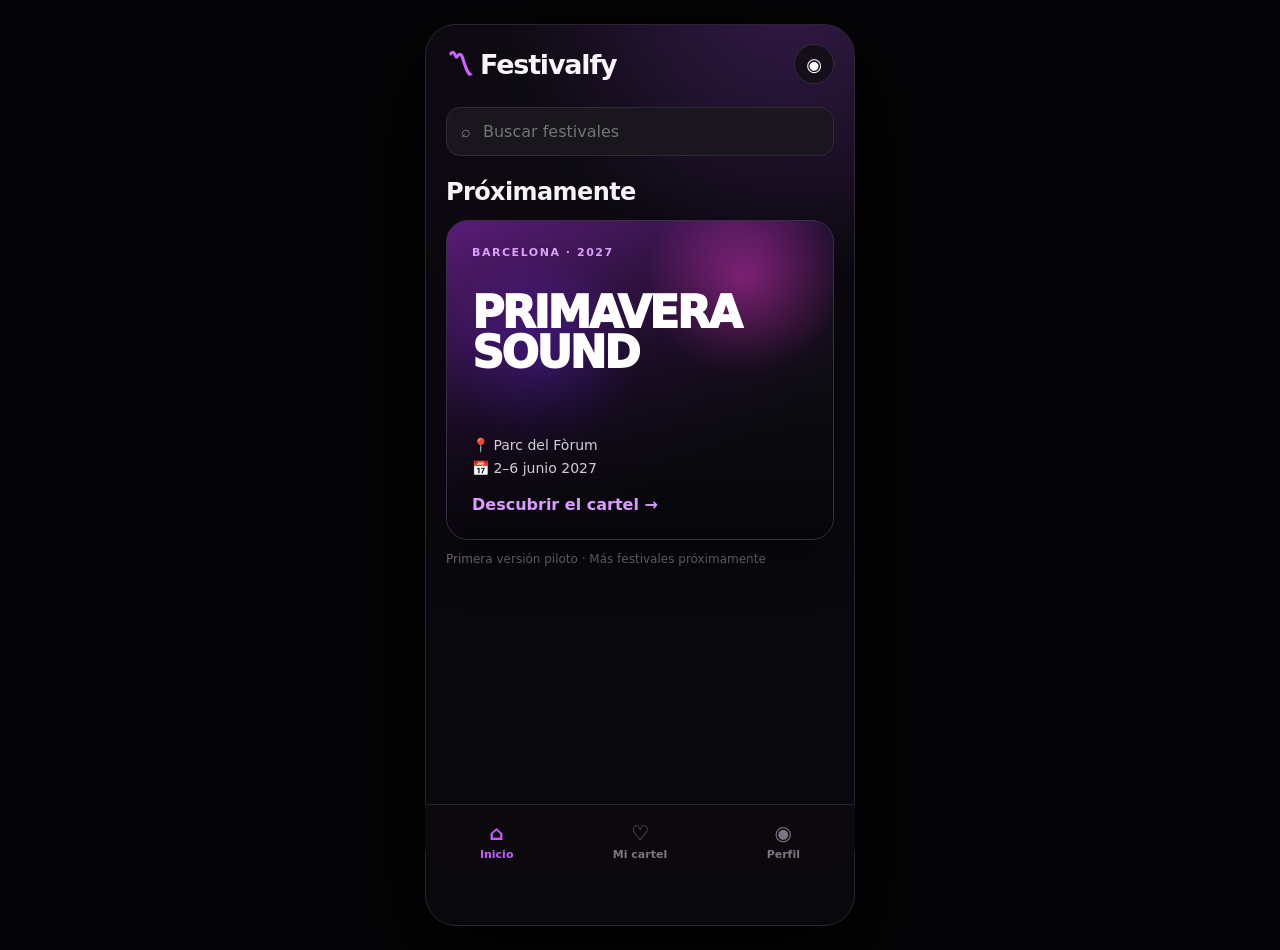
==== index.html @ ee1808fe "Prepare fixed 100-song festival radio with distinct 20-song mixes" ====
<!doctype html>
<html lang="es">
<head>
  <meta charset="utf-8">
  <meta name="viewport" content="width=device-width, initial-scale=1, viewport-fit=cover">
  <meta name="theme-color" content="#09080d">
  <meta name="description" content="Descubre los artistas de tus festivales y escúchalos en Spotify.">
  <meta name="festivalfy-build" content="20261105-radio-100">
  <meta http-equiv="Cache-Control" content="no-cache, no-store, must-revalidate">
  <meta http-equiv="Pragma" content="no-cache">
  <meta http-equiv="Expires" content="0">
  <title>Festivalfy</title>
  <link rel="preconnect" href="https://i.scdn.co">
  <link rel="stylesheet" href="./styles.css?v=20261104-design-3">
</head>
<body>
  <main class="app-shell" id="app">
    <section id="homeScreen" class="screen active" aria-label="Festivales">
      <header class="topbar">
        <a class="brand" href="#" aria-label="Festivalfy, inicio"><span class="brand-mark">〽</span> Festivalfy</a>
        <button class="round-button" id="profileButton" type="button" aria-label="Perfil">◉</button>
      </header>

      <div class="page-content">
        <label class="search-box" for="festivalSearch">
          <span>⌕</span>
          <input id="festivalSearch" type="search" placeholder="Buscar festivales" autocomplete="off">
        </label>

        <h1 class="section-heading">Próximamente</h1>

        <button class="festival-card" id="openFestival" type="button" aria-label="Abrir Primavera Sound Barcelona 2027">
          <span class="festival-card-glow"></span>
          <span class="festival-card-content">
            <span class="eyebrow">BARCELONA · 2027</span>
            <span class="festival-title">Primavera<br>Sound</span>
            <span class="festival-meta">📍 Parc del Fòrum<br>📅 2–6 junio 2027</span>
            <span class="festival-link">Descubrir el cartel →</span>
          </span>
        </button>

        <p class="footnote">Primera versión piloto · Más festivales próximamente</p>
      </div>
    </section>

    <section id="festivalScreen" class="screen" aria-label="Primavera Sound 2027">
      <div class="festival-hero">
        <div class="hero-overlay"></div>
        <div class="hero-actions">
          <button class="back-button" id="festivalBack" type="button" aria-label="Volver">‹</button>
          <button class="round-button" id="saveFestival" type="button" aria-label="Guardar festival">♡</button>
        </div>
        <div class="hero-copy">
          <span class="eyebrow">BARCELONA · 2027</span>
          <h1>Primavera<br>Sound</h1>
        </div>
      </div>

      <div class="festival-intro">
        <p class="festival-facts">⌖ Barcelona<br>▣ 2–6 junio 2027</p>
        <p>Descubre el cartel por jornadas. Los horarios y escenarios se añadirán únicamente cuando el festival los publique.</p>

        <div class="spotify-panel" id="spotifyPanel">
          <div class="spotify-panel-head">
            <div>
              <span class="status-dot" id="spotifyDot"></span>
              <strong id="spotifyStatus">Spotify sin conectar</strong>
              <small id="spotifyStatusDetail">Conecta tu cuenta para obtener perfiles e imágenes exactos.</small>
            </div>
          </div>
          <button class="spotify-primary" id="spotifyConnect" type="button">Conectar Spotify</button>
          <button class="secondary-button hidden" id="spotifySync" type="button">Sincronizar todo el cartel</button>
          <div class="sync-progress hidden" id="syncProgress" aria-live="polite">
            <div class="progress-track"><span id="progressFill"></span></div>
            <span id="progressText">Preparando sincronización…</span>
          </div>
          <div class="spotify-tools hidden" id="spotifyTools">
            <button type="button" id="reviewMatches">Revisar coincidencias <span id="reviewCount">0</span></button>
            <button type="button" id="exportMatches">Exportar datos</button>
          </div>
        </div>

        <div class="tabs" role="tablist" aria-label="Contenido del festival">
          <button class="tab" type="button" data-tab="all">Cartel</button>
          <button class="tab active" type="button" data-tab="days">Por días</button>
          <button class="tab" type="button" data-tab="info">Info</button>
        </div>
      </div>

      <div id="festivalTabContent"></div>
    </section>

    <section id="lineupScreen" class="screen" aria-label="Artistas por día">
      <header class="lineup-header">
        <button class="back-button" id="lineupBack" type="button" aria-label="Volver al festival">‹</button>
        <div>
          <small>Primavera Sound 2027</small>
          <h1 id="lineupHeading">Jueves 3</h1>
        </div>
      </header>

      <div class="day-selector" id="daySelector" aria-label="Seleccionar día"></div>

      <div class="page-content lineup-content">
        <label class="search-box" for="artistSearch">
          <span>⌕</span>
          <input id="artistSearch" type="search" placeholder="Buscar artista en este día" autocomplete="off">
        </label>
        <div class="list-heading">
          <h2 id="artistCount"></h2>
          <button class="text-button" id="syncCurrentDay" type="button">Sincronizar día</button>
        </div>
        <div class="artist-list" id="artistList"></div>
      </div>
    </section>

    <section id="artistScreen" class="screen" aria-label="Ficha del artista">
      <div class="artist-detail-hero" id="artistDetailHero">
        <div class="hero-overlay"></div>
        <button class="back-button floating" id="artistBack" type="button" aria-label="Volver a la lista">‹</button>
      </div>
      <div class="artist-detail-content">
        <span class="eyebrow" id="artistDetailDay"></span>
        <h1 id="artistDetailName"></h1>
        <p id="artistDetailStatus"></p>
        <div id="artistProfiles" class="profile-links"></div>
        <button class="secondary-button hidden" id="artistReview" type="button">Revisar coincidencia</button>
        <p class="spotify-attribution hidden" id="spotifyAttribution">Datos e imágenes proporcionados por Spotify. Los botones abren el contenido en Spotify.</p>
      </div>
    </section>


    <section id="profileScreen" class="screen" aria-label="Perfil">
      <header class="topbar profile-header">
        <div>
          <span class="eyebrow">Festivalfy</span>
          <h1>Perfil</h1>
        </div>
      </header>

      <div class="page-content profile-content">
        <div class="profile-intro">
          <span class="profile-avatar" aria-hidden="true">◉</span>
          <div>
            <strong>Tu perfil</strong>
            <small>Conecta tus servicios de música y personaliza tu experiencia.</small>
          </div>
        </div>

        <section class="profile-service-card" aria-labelledby="profileSpotifyTitle">
          <div class="profile-service-head">
            <span class="profile-spotify-logo" aria-hidden="true">♪</span>
            <div class="profile-service-copy">
              <h2 id="profileSpotifyTitle">Spotify</h2>
              <div class="profile-service-status">
                <span class="status-dot" id="profileSpotifyDot"></span>
                <span id="profileSpotifyStatus">Spotify sin conectar</span>
              </div>
            </div>
          </div>
          <p id="profileSpotifyDetail">Conecta tu cuenta para vincular Spotify a tu perfil de Festivalfy.</p>
          <button class="spotify-primary" id="profileSpotifyConnect" type="button">Conectar Spotify</button>
          <p class="profile-service-note">La conexión del perfil es independiente de las herramientas de administrador. Spotify Premium será necesario para escuchar canciones completas dentro de Festivalfy.</p>
        </section>
      </div>
    </section>

    <nav class="bottom-nav" aria-label="Navegación principal">
      <button class="nav-item active" id="navHome" type="button"><span>⌂</span>Inicio</button>
      <button class="nav-item" id="navSaved" type="button" aria-label="Abrir mi cartel"><span>♡</span>Mi cartel</button>
      <button class="nav-item" id="navProfile" type="button"><span>◉</span>Perfil</button>
    </nav>

    <div class="toast" id="toast" role="status" aria-live="polite"></div>
  </main>

  <dialog class="review-dialog" id="reviewDialog">
    <form method="dialog" class="dialog-card">
      <div class="dialog-header">
        <div>
          <small>Revisión de Spotify</small>
          <h2 id="reviewTitle">Selecciona el perfil correcto</h2>
        </div>
        <button class="dialog-close" value="cancel" aria-label="Cerrar">×</button>
      </div>
      <p id="reviewSubtitle"></p>
      <div id="candidateList" class="candidate-list"></div>
      <button class="secondary-button" id="skipCandidate" value="cancel" type="button">Revisar más tarde</button>
    </form>
  </dialog>

  <script src="./published-spotify-data-1.js?v=20261104-1000" defer></script>
  <script src="./published-spotify-data-2.js?v=20261104-1000" defer></script>
  <script src="./published-spotify-data-3.js?v=20261104-1000" defer></script>
  <script src="./published-spotify-data-4.js?v=20261104-1000" defer></script>
  <script src="./artist-metadata-static.js?v=20261104-1000" defer></script>
  <script src="./radio-mix.js?v=20261105-radio-100" defer></script>
  <script src="./festivalfy.js?v=20261105-radio-100" defer></script>
</body>
</html>
---- styles.css ----
:root {
  color-scheme: dark;
  --bg: #09080d;
  --panel: #15121a;
  --panel-2: #1d1822;
  --line: #312a37;
  --text: #f8f5fa;
  --muted: #aaa1b1;
  --purple: #bd55ff;
  --purple-deep: #7132d7;
  --green: #1ed760;
  --danger: #ff668a;
  --radius: 18px;
}

* { box-sizing: border-box; }
html { background: #050507; }
body {
  margin: 0;
  min-height: 100vh;
  background: #050507;
  color: var(--text);
  font-family: Inter, ui-sans-serif, system-ui, -apple-system, BlinkMacSystemFont, "Segoe UI", sans-serif;
}
button, input { font: inherit; }
button { -webkit-tap-highlight-color: transparent; }

.app-shell {
  position: relative;
  width: min(100%, 430px);
  min-height: 100vh;
  margin: 0 auto;
  overflow: hidden;
  padding-bottom: calc(78px + env(safe-area-inset-bottom));
  background:
    radial-gradient(circle at 85% -5%, rgba(178, 76, 255, .24), transparent 29%),
    linear-gradient(180deg, #0d0a11 0%, var(--bg) 100%);
}
.screen { display: none; min-height: calc(100vh - 78px); }
.screen.active { display: block; }
.hidden { display: none !important; }

.topbar, .lineup-header {
  display: flex;
  align-items: center;
  justify-content: space-between;
  gap: 14px;
  padding: calc(19px + env(safe-area-inset-top)) 20px 14px;
}
.brand {
  color: var(--text);
  text-decoration: none;
  font-size: 27px;
  font-weight: 900;
  letter-spacing: -1.2px;
}
.brand-mark { color: #cd63ff; }
.round-button, .back-button, .dialog-close {
  display: grid;
  place-items: center;
  border: 1px solid var(--line);
  background: rgba(18, 15, 22, .86);
  color: #fff;
  cursor: pointer;
}
.round-button { width: 40px; height: 40px; border-radius: 999px; font-size: 18px; }
.back-button { flex: 0 0 42px; width: 42px; height: 42px; border-radius: 999px; font-size: 30px; line-height: 1; }

.page-content { padding: 0 20px; }
.search-box {
  display: flex;
  align-items: center;
  gap: 10px;
  margin: 9px 0 22px;
  padding: 13px 14px;
  border: 1px solid var(--line);
  border-radius: 14px;
  background: #19161e;
  color: #918898;
}
.search-box input {
  width: 100%;
  border: 0;
  outline: 0;
  background: transparent;
  color: #fff;
  font-size: 16px;
}
.section-heading { margin: 0 0 14px; font-size: 24px; letter-spacing: -.6px; }
.footnote { color: #7d7582; font-size: 12px; }

.festival-card {
  position: relative;
  display: block;
  width: 100%;
  height: 320px;
  overflow: hidden;
  border: 1px solid #3b2d45;
  border-radius: 22px;
  background:
    radial-gradient(circle at 77% 18%, rgba(238, 69, 205, .44), transparent 25%),
    radial-gradient(circle at 23% 42%, rgba(122, 49, 255, .36), transparent 29%),
    linear-gradient(145deg, #54206e, #24122f 45%, #111015 75%);
  box-shadow: 0 22px 50px rgba(0, 0, 0, .48);
  color: #fff;
  cursor: pointer;
  text-align: left;
}
.festival-card-glow { position: absolute; inset: 0; backdrop-filter: saturate(120%); }
.festival-card-content {
  position: absolute;
  inset: 0;
  display: flex;
  flex-direction: column;
  justify-content: flex-end;
  padding: 25px;
  background: linear-gradient(0deg, rgba(7, 6, 10, .98), rgba(9, 7, 16, .18) 68%, transparent);
}
.eyebrow { display: block; color: #d9a1fa; font-size: 11px; font-weight: 900; letter-spacing: .14em; text-transform: uppercase; }
.festival-card .eyebrow { position: absolute; top: 25px; left: 25px; }
.festival-title {
  position: absolute;
  top: 72px;
  left: 25px;
  margin: 0;
  font-size: 44px;
  font-weight: 950;
  line-height: .9;
  letter-spacing: -2.4px;
  text-transform: uppercase;
}
.festival-meta { color: #d4cdd8; font-size: 14px; line-height: 1.65; }
.festival-link { margin-top: 15px; color: #dc9cff; font-weight: 850; }

.festival-hero {
  position: relative;
  height: 385px;
  background:
    radial-gradient(circle at 68% 26%, rgba(226, 59, 188, .42), transparent 27%),
    radial-gradient(circle at 15% 36%, rgba(113, 50, 215, .55), transparent 35%),
    linear-gradient(145deg, #51206b, #19101f 64%, #09080d);
  border-bottom: 1px solid #2b2530;
}
.hero-overlay { position: absolute; inset: 0; background: linear-gradient(0deg, var(--bg), transparent 70%); }
.hero-actions { position: absolute; z-index: 2; top: calc(18px + env(safe-area-inset-top)); left: 18px; right: 18px; display: flex; justify-content: space-between; }
.hero-copy { position: absolute; z-index: 2; left: 20px; right: 20px; bottom: 23px; }
.hero-copy h1 { margin: 7px 0 0; font-size: 48px; line-height: .9; letter-spacing: -2.5px; }
.festival-intro { padding: 19px 20px 0; }
.festival-intro > p { color: #c4bac9; line-height: 1.5; }
.festival-facts { color: #ece4f0 !important; font-size: 16px; line-height: 1.75 !important; }

.spotify-panel {
  margin-top: 18px;
  padding: 16px;
  border: 1px solid #2d4936;
  border-radius: var(--radius);
  background: linear-gradient(145deg, rgba(30, 215, 96, .1), rgba(20, 17, 25, .94) 54%);
}
.spotify-panel-head { display: flex; justify-content: space-between; gap: 12px; margin-bottom: 13px; }
.spotify-panel-head strong { display: inline; }
.spotify-panel-head small { display: block; margin-top: 5px; color: var(--muted); line-height: 1.35; }
.status-dot { display: inline-block; width: 9px; height: 9px; margin-right: 6px; border-radius: 50%; background: #706777; box-shadow: 0 0 0 4px rgba(112, 103, 119, .12); }
.status-dot.connected { background: var(--green); box-shadow: 0 0 0 4px rgba(30, 215, 96, .14); }
.spotify-primary, .secondary-button {
  width: 100%;
  border: 0;
  border-radius: 999px;
  padding: 14px 17px;
  cursor: pointer;
  font-weight: 900;
}
.spotify-primary { background: var(--green); color: #06130a; }
.secondary-button { margin-top: 9px; border: 1px solid #3b3342; background: #211c26; color: #fff; }
.spotify-tools { display: flex; gap: 8px; margin-top: 12px; }
.spotify-tools button {
  flex: 1;
  border: 1px solid #3a3340;
  border-radius: 12px;
  padding: 10px 8px;
  background: #19151e;
  color: #d9d0dc;
  cursor: pointer;
  font-size: 12px;
  font-weight: 750;
}
.spotify-tools span { display: inline-grid; min-width: 19px; height: 19px; place-items: center; margin-left: 3px; border-radius: 999px; background: #4f285f; color: #f2d7ff; }
.sync-progress { margin-top: 13px; }
.progress-track { height: 7px; overflow: hidden; border-radius: 999px; background: #2c2631; }
.progress-track span { display: block; width: 0; height: 100%; border-radius: inherit; background: linear-gradient(90deg, var(--green), #84f6ad); transition: width .25s ease; }
.sync-progress > span { display: block; margin-top: 7px; color: var(--muted); font-size: 12px; }

.tabs { display: flex; margin-top: 20px; border-bottom: 1px solid var(--line); }
.tab { flex: 1; border: 0; border-bottom: 3px solid transparent; padding: 14px 4px 12px; background: transparent; color: #bfb5c4; cursor: pointer; font-weight: 800; }
.tab.active { border-bottom-color: var(--purple); color: #e5a9ff; }
.day-cards { display: grid; gap: 10px; padding: 16px 20px 24px; }
.day-card {
  display: flex;
  align-items: center;
  gap: 13px;
  width: 100%;
  border: 1px solid var(--line);
  border-radius: 15px;
  padding: 14px;
  background: #17141c;
  color: #fff;
  cursor: pointer;
  text-align: left;
}
.calendar-icon { display: grid; place-items: center; width: 44px; height: 44px; border-radius: 11px; background: #28222e; font-size: 20px; }
.day-card strong, .day-card small { display: block; }
.day-card small { margin-top: 3px; color: var(--muted); }
.day-card .arrow { margin-left: auto; color: #ddd2e1; font-size: 27px; }
.info-card { margin: 16px 20px; padding: 17px; border: 1px solid var(--line); border-radius: var(--radius); background: var(--panel); color: #c5bdc9; line-height: 1.55; }
.info-card a { color: #dc9cff; }

.lineup-header { justify-content: flex-start; }
.lineup-header small { color: var(--muted); }
.lineup-header h1 { margin: 2px 0 0; font-size: 23px; }
.day-selector { display: flex; gap: 8px; overflow-x: auto; padding: 9px 20px 15px; scrollbar-width: none; }
.day-chip { flex: 0 0 auto; min-width: 65px; border: 1px solid #37303d; border-radius: 13px; padding: 10px 11px; background: #17141c; color: #b0a7b5; cursor: pointer; font-weight: 850; }
.day-chip.active { border-color: transparent; background: linear-gradient(145deg, #bc52ff, #7332da); color: #fff; }
.lineup-content { padding-bottom: 28px; }
.list-heading { display: flex; align-items: center; justify-content: space-between; gap: 10px; margin-bottom: 12px; }
.list-heading h2 { margin: 0; font-size: 22px; }
.text-button { border: 0; background: transparent; color: #d58aff; cursor: pointer; font-size: 12px; font-weight: 850; }
.artist-list { display: grid; gap: 10px; }
.artist-card {
  display: flex;
  align-items: center;
  gap: 12px;
  width: 100%;
  min-width: 0;
  border: 1px solid #2d2733;
  border-radius: 16px;
  padding: 10px;
  background: #15121a;
  color: #fff;
}
.artist-main { display: flex; align-items: center; gap: 12px; flex: 1; min-width: 0; border: 0; padding: 0; background: transparent; color: inherit; cursor: pointer; text-align: left; }
.artist-avatar { flex: 0 0 auto; display: grid; place-items: center; width: 57px; height: 57px; overflow: hidden; border-radius: 13px; background: linear-gradient(145deg, #7830ce, #d3469d); font-weight: 950; }
.artist-avatar img { width: 100%; height: 100%; object-fit: cover; }
.artist-copy { min-width: 0; }
.artist-copy strong { display: block; overflow: hidden; font-size: 16px; text-overflow: ellipsis; white-space: nowrap; }
.artist-copy small { display: block; margin-top: 5px; color: #978e9d; }
.match-badge { display: inline-block; margin-top: 5px; border-radius: 999px; padding: 3px 7px; background: #2b2432; color: #c7bacc; font-size: 10px; font-weight: 800; }
.match-badge.verified { background: rgba(30, 215, 96, .12); color: #82efa9; }
.match-badge.pending { background: rgba(255, 184, 73, .12); color: #ffc56f; }
.spotify-link { flex: 0 0 auto; display: grid; place-items: center; width: 43px; height: 43px; border-radius: 999px; background: var(--green); color: #07140b; text-decoration: none; font-size: 17px; font-weight: 950; }
.empty-state { padding: 34px 16px; color: var(--muted); text-align: center; }

.artist-detail-hero { position: relative; height: 430px; background: linear-gradient(145deg, #51206b, #18101f); background-position: center; background-size: cover; }
.artist-detail-hero .floating { position: absolute; z-index: 2; top: calc(18px + env(safe-area-inset-top)); left: 18px; }
.artist-detail-content { padding: 22px 20px 35px; }
.artist-detail-content h1 { margin: 7px 0 10px; font-size: 38px; line-height: 1; letter-spacing: -1.4px; }
.artist-detail-content > p { color: var(--muted); line-height: 1.5; }
.profile-links { display: grid; gap: 9px; margin-top: 18px; }
.profile-link { display: flex; align-items: center; gap: 10px; border-radius: 999px; padding: 13px 17px; background: var(--green); color: #07140b; text-decoration: none; font-weight: 900; }
.profile-link span:last-child { margin-left: auto; }
.spotify-attribution { margin-top: 18px; font-size: 11px; }

.bottom-nav {
  position: fixed;
  z-index: 20;
  bottom: 0;
  left: 50%;
  display: flex;
  width: min(100%, 430px);
  height: calc(72px + env(safe-area-inset-bottom));
  transform: translateX(-50%);
  border-top: 1px solid #29232e;
  padding-bottom: env(safe-area-inset-bottom);
  background: rgba(12, 10, 15, .94);
  backdrop-filter: blur(17px);
}
.nav-item { flex: 1; border: 0; background: transparent; color: #7c7481; cursor: pointer; font-size: 11px; font-weight: 800; }
.nav-item span { display: block; margin-bottom: 3px; font-size: 20px; }
.nav-item.active { color: #c65bff; }
.toast { position: fixed; z-index: 50; bottom: calc(87px + env(safe-area-inset-bottom)); left: 50%; display: none; max-width: calc(100% - 35px); transform: translateX(-50%); border: 1px solid #403647; border-radius: 13px; padding: 11px 14px; background: #211b27; box-shadow: 0 10px 30px #0008; font-size: 13px; text-align: center; }

.review-dialog { width: min(410px, calc(100% - 24px)); max-height: 82vh; border: 1px solid #43384b; border-radius: 22px; padding: 0; background: #100d14; color: #fff; }
.review-dialog::backdrop { background: rgba(0, 0, 0, .72); backdrop-filter: blur(4px); }
.dialog-card { padding: 18px; }
.dialog-header { display: flex; align-items: flex-start; justify-content: space-between; gap: 14px; }
.dialog-header small { color: #d08cff; font-weight: 800; }
.dialog-header h2 { margin: 3px 0 0; font-size: 22px; }
.dialog-close { flex: 0 0 auto; width: 36px; height: 36px; border-radius: 999px; font-size: 23px; }
.dialog-card > p { color: var(--muted); }
.candidate-list { display: grid; gap: 9px; max-height: 46vh; overflow-y: auto; margin: 14px 0; }
.candidate { display: flex; align-items: center; gap: 11px; width: 100%; border: 1px solid var(--line); border-radius: 14px; padding: 10px; background: #19151e; color: #fff; cursor: pointer; text-align: left; }
.candidate img, .candidate-placeholder { width: 48px; height: 48px; border-radius: 10px; object-fit: cover; background: #2b2531; }
.candidate-copy { min-width: 0; }
.candidate-copy strong, .candidate-copy small { display: block; }
.candidate-copy strong { overflow: hidden; text-overflow: ellipsis; white-space: nowrap; }
.candidate-copy small { margin-top: 3px; color: var(--muted); }


.profile-header { align-items: flex-end; padding-bottom: 8px; }
.profile-header h1 { margin: 3px 0 0; font-size: 32px; letter-spacing: -1px; }
.profile-content { padding-top: 14px; padding-bottom: 32px; }
.profile-intro {
  display: flex;
  align-items: center;
  gap: 13px;
  margin-bottom: 22px;
}
.profile-avatar {
  display: grid;
  place-items: center;
  width: 54px;
  height: 54px;
  flex: 0 0 auto;
  border: 1px solid #493651;
  border-radius: 50%;
  background: linear-gradient(145deg, #6d2aac, #c552d2);
  color: #fff;
  font-size: 23px;
  box-shadow: inset 0 1px 0 rgba(255,255,255,.12);
}
.profile-intro strong, .profile-intro small { display: block; }
.profile-intro strong { font-size: 17px; }
.profile-intro small { margin-top: 4px; color: var(--muted); line-height: 1.4; }
.profile-service-card {
  padding: 18px;
  border: 1px solid rgba(30,215,96,.27);
  border-radius: 20px;
  background:
    radial-gradient(circle at 94% 5%, rgba(30,215,96,.15), transparent 34%),
    linear-gradient(145deg, rgba(30,215,96,.07), #15121a 56%);
}
.profile-service-head { display: flex; align-items: center; gap: 12px; }
.profile-spotify-logo {
  display: grid;
  place-items: center;
  width: 46px;
  height: 46px;
  flex: 0 0 auto;
  border-radius: 50%;
  background: var(--green);
  color: #07140b;
  font-size: 23px;
  font-weight: 950;
}
.profile-service-copy { min-width: 0; }
.profile-service-copy h2 { margin: 0 0 5px; font-size: 20px; }
.profile-service-status { color: #b8afbD; font-size: 12px; font-weight: 800; }
.profile-service-card > p { margin: 15px 0; color: #b9b0be; line-height: 1.5; }
.profile-service-card .profile-service-note {
  margin: 12px 3px 0;
  color: #827987;
  font-size: 11px;
  line-height: 1.5;
}

@media (min-width: 600px) {
  body { padding: 24px; }
  .app-shell { min-height: 860px; border: 1px solid #2b2530; border-radius: 31px; box-shadow: 0 35px 100px #000; }
  .bottom-nav { bottom: 24px; border-radius: 0 0 31px 31px; }
}


/* Festivalfy UI refinement: centered filters + compact artist detail */
#lineupScreen .filter-bar {
  position: relative;
  justify-content: flex-start;
  min-height: 40px;
  margin: 18px 0 18px;
}
#lineupScreen .filter-toggle {
  margin: 0;
}
#lineupScreen .filter-clear {
  position: absolute;
  right: 0;
  top: 50%;
  transform: translateY(-50%);
}

#artistScreen .artist-detail-hero {
  height: clamp(300px, 39svh, 350px);
  background-position: center 28%;
}
#artistScreen .artist-detail-content {
  padding: 14px 20px 28px;
}
#artistScreen .artist-title-row {
  margin: 5px 0 8px;
}
#artistScreen .artist-title-row #artistDetailName {
  font-size: clamp(31px, 8.5vw, 36px);
  line-height: .98;
}
#artistScreen .artist-country-code {
  font-size: 15px;
}
#artistScreen .artist-metadata {
  min-height: 24px;
  margin-bottom: 15px;
}
#artistScreen .artist-genre-list {
  gap: 6px;
}
#artistScreen .artist-genre {
  min-height: 25px;
  padding: 4px 9px;
  font-size: 11px;
}
#artistScreen .profile-links {
  margin-top: 13px;
}
#artistScreen .profile-link {
  padding: 12px 16px;
}
#artistScreen .artist-player {
  margin-top: 16px;
}
@media (max-height: 720px) {
  #artistScreen .artist-detail-hero {
    height: 275px;
  }
  #artistScreen .artist-detail-content {
    padding-top: 11px;
  }
}


/* Festivalfy content actions: purple; Spotify/playback keeps green. */
.festival-primary {
  width:100%;
  border:0;
  border-radius:999px;
  padding:14px 17px;
  background:linear-gradient(135deg,#cc62ff 0%,#9749ed 48%,#7040d8 100%);
  box-shadow:0 9px 24px rgba(151,73,237,.22), inset 0 1px 0 rgba(255,255,255,.18);
  color:#fff;
  cursor:pointer;
  font-weight:900;
}
.festival-primary:active { transform:translateY(1px); }
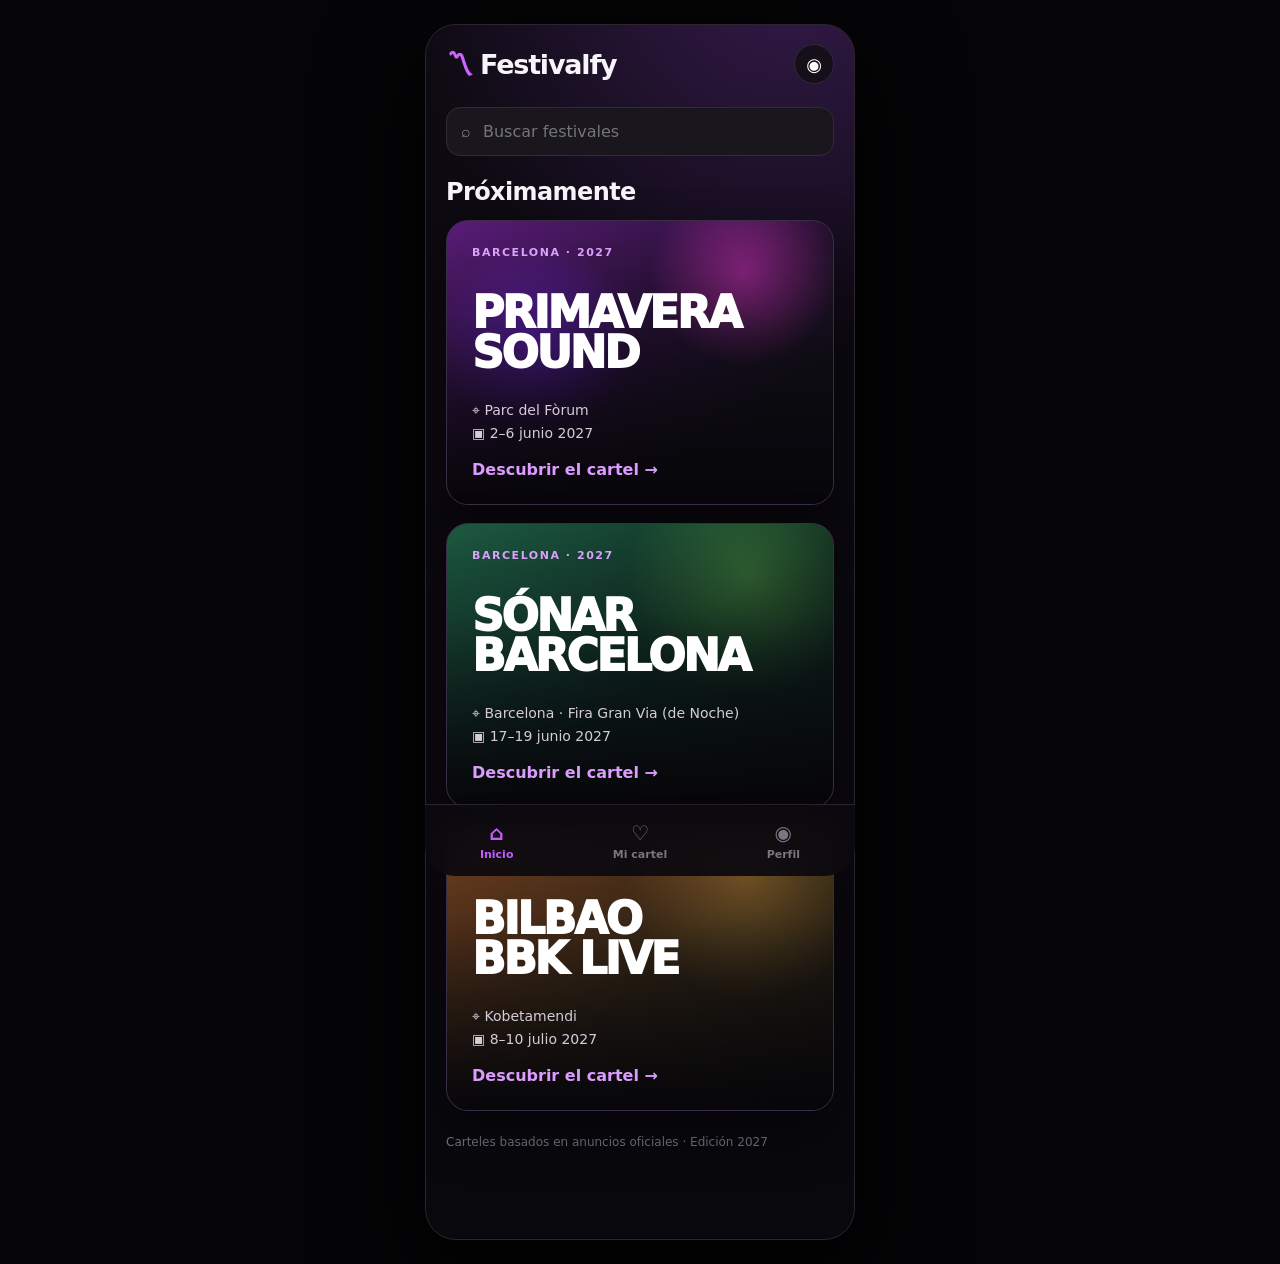
==== commit e374832f: "Add Sónar and Bilbao BBK Live 2027 with independent festival lineups" ====
--- a/index.html
+++ b/index.html
@@ -5,13 +5,13 @@
   <meta name="viewport" content="width=device-width, initial-scale=1, viewport-fit=cover">
   <meta name="theme-color" content="#09080d">
   <meta name="description" content="Descubre los artistas de tus festivales y escúchalos en Spotify.">
-  <meta name="festivalfy-build" content="20261105-radio-100">
+  <meta name="festivalfy-build" content="20261123-three-festivals">
   <meta http-equiv="Cache-Control" content="no-cache, no-store, must-revalidate">
   <meta http-equiv="Pragma" content="no-cache">
   <meta http-equiv="Expires" content="0">
   <title>Festivalfy</title>
   <link rel="preconnect" href="https://i.scdn.co">
-  <link rel="stylesheet" href="./styles.css?v=20261104-design-3">
+  <link rel="stylesheet" href="./styles.css?v=20261123-three-festivals">
 </head>
 <body>
   <main class="app-shell" id="app">
@@ -39,7 +39,7 @@
           </span>
         </button>
 
-        <p class="footnote">Primera versión piloto · Más festivales próximamente</p>
+        <p class="footnote">Carteles basados en anuncios oficiales · Edición 2027</p>
       </div>
     </section>
 
@@ -194,7 +194,8 @@
   <script src="./published-spotify-data-3.js?v=20261104-1000" defer></script>
   <script src="./published-spotify-data-4.js?v=20261104-1000" defer></script>
   <script src="./artist-metadata-static.js?v=20261104-1000" defer></script>
-  <script src="./radio-mix.js?v=20261105-radio-100" defer></script>
-  <script src="./festivalfy.js?v=20261105-radio-100" defer></script>
+  <script src="./festival-catalog.js?v=20261123-three-festivals" defer></script>
+  <script src="./festivalfy.js?v=20261123-three-festivals" defer></script>
 </body>
 </html>
+
--- a/styles.css
+++ b/styles.css
@@ -436,3 +436,16 @@
   font-weight:900;
 }
 .festival-primary:active { transform:translateY(1px); }
+
+/* Festival selection keeps each edition's visual identity and a compact list. */
+#festivalList { display:grid; gap:18px; padding-bottom:12px; }
+#festivalList .festival-card { height:285px; text-decoration:none; }
+.festival-theme-sonar.festival-card,
+.festival-theme-sonar .festival-hero {
+  background:radial-gradient(circle at 78% 18%,rgba(161,255,111,.24),transparent 32%),linear-gradient(145deg,#255843,#112720 55%,#0b1210);
+}
+.festival-theme-bbk.festival-card,
+.festival-theme-bbk .festival-hero {
+  background:radial-gradient(circle at 78% 18%,rgba(255,191,97,.3),transparent 32%),linear-gradient(145deg,#704327,#302718 55%,#11110c);
+}
+#festivalList .festival-card:focus-visible { outline:2px solid #d7a0f4; outline-offset:4px; }
